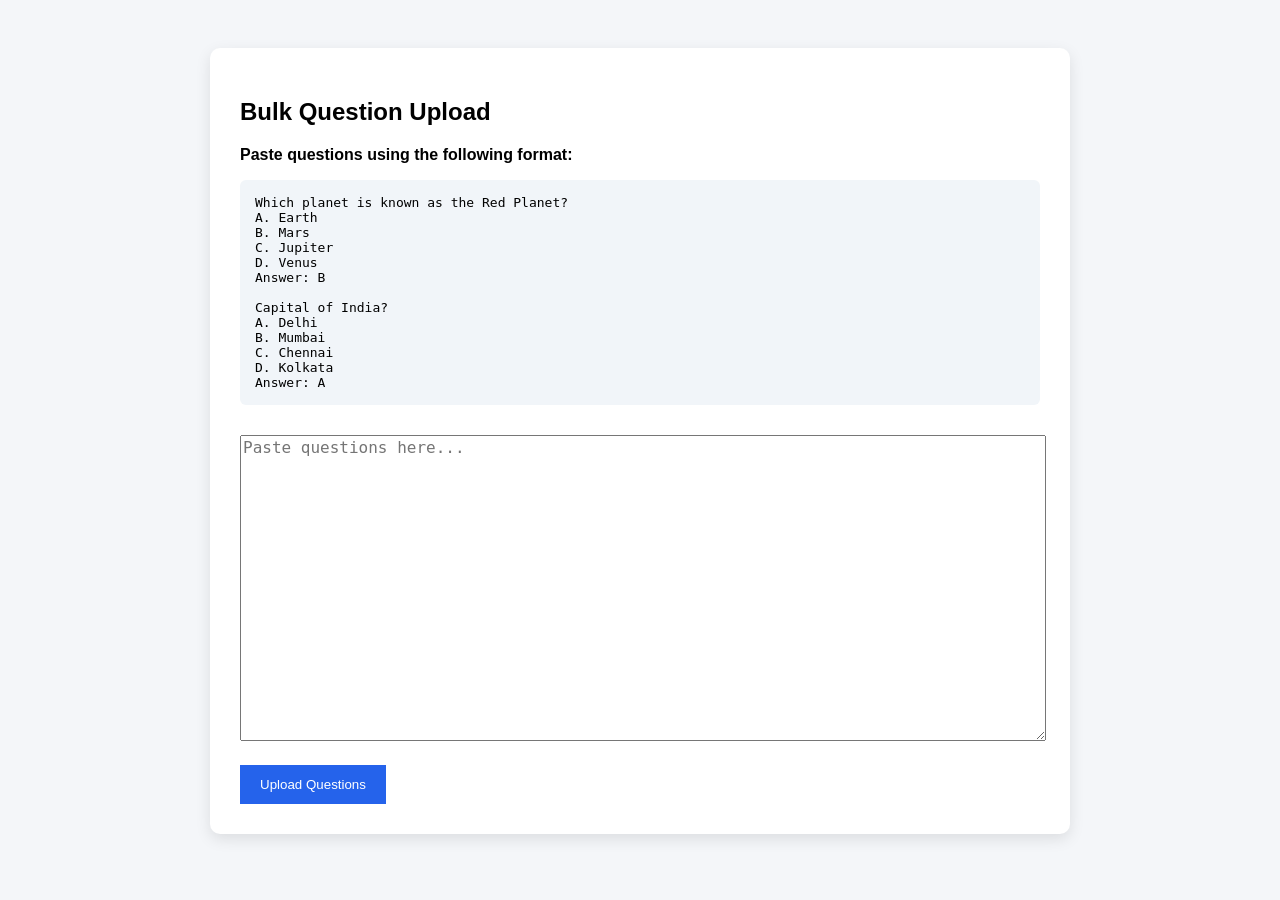
==== bulk_admin.html @ 650e5399 "first commit" ====
<!DOCTYPE html>
<html>
<head>
<title>Bulk Question Upload</title>

<style>

body{
font-family:Arial;
padding:40px;
background:#f4f6f9;
}

.container{
max-width:800px;
margin:auto;
background:white;
padding:30px;
border-radius:10px;
box-shadow:0 5px 15px rgba(0,0,0,0.1);
}

textarea{
width:100%;
height:300px;
font-size:16px;
margin-top:10px;
}

button{
padding:12px 20px;
margin-top:20px;
background:#2563eb;
color:white;
border:none;
cursor:pointer;
}

.example{
background:#f1f5f9;
padding:15px;
border-radius:6px;
margin-bottom:20px;
font-family:monospace;
}

</style>

</head>

<body>

<div class="container">

<h2>Bulk Question Upload</h2>

<p><b>Paste questions using the following format:</b></p>

<div class="example">

Which planet is known as the Red Planet?<br>
A. Earth<br>
B. Mars<br>
C. Jupiter<br>
D. Venus<br>
Answer: B<br><br>

Capital of India?<br>
A. Delhi<br>
B. Mumbai<br>
C. Chennai<br>
D. Kolkata<br>
Answer: A

</div>

<textarea id="bulkQuestions" placeholder="Paste questions here..."></textarea>

<br>

<button onclick="uploadQuestions()">Upload Questions</button>

</div>

<script>

const GOOGLE_SCRIPT_URL="https://script.google.com/macros/s/AKfycbyIf55osyMQiEn581AC1iIsvWRs68b0gySO1L6A1wuIgjIniElbO14hxaP3WMISP-GvwA/exec";

function uploadQuestions(){

let text=document.getElementById("bulkQuestions").value;

fetch(GOOGLE_SCRIPT_URL,{
method:"POST",
body:JSON.stringify({
type:"bulkQuestions",
data:text
}),
headers:{"Content-Type":"text/plain"}
})

.then(r=>r.text())
.then(res=>alert("Questions uploaded successfully"))

}

</script>

</body>
</html>
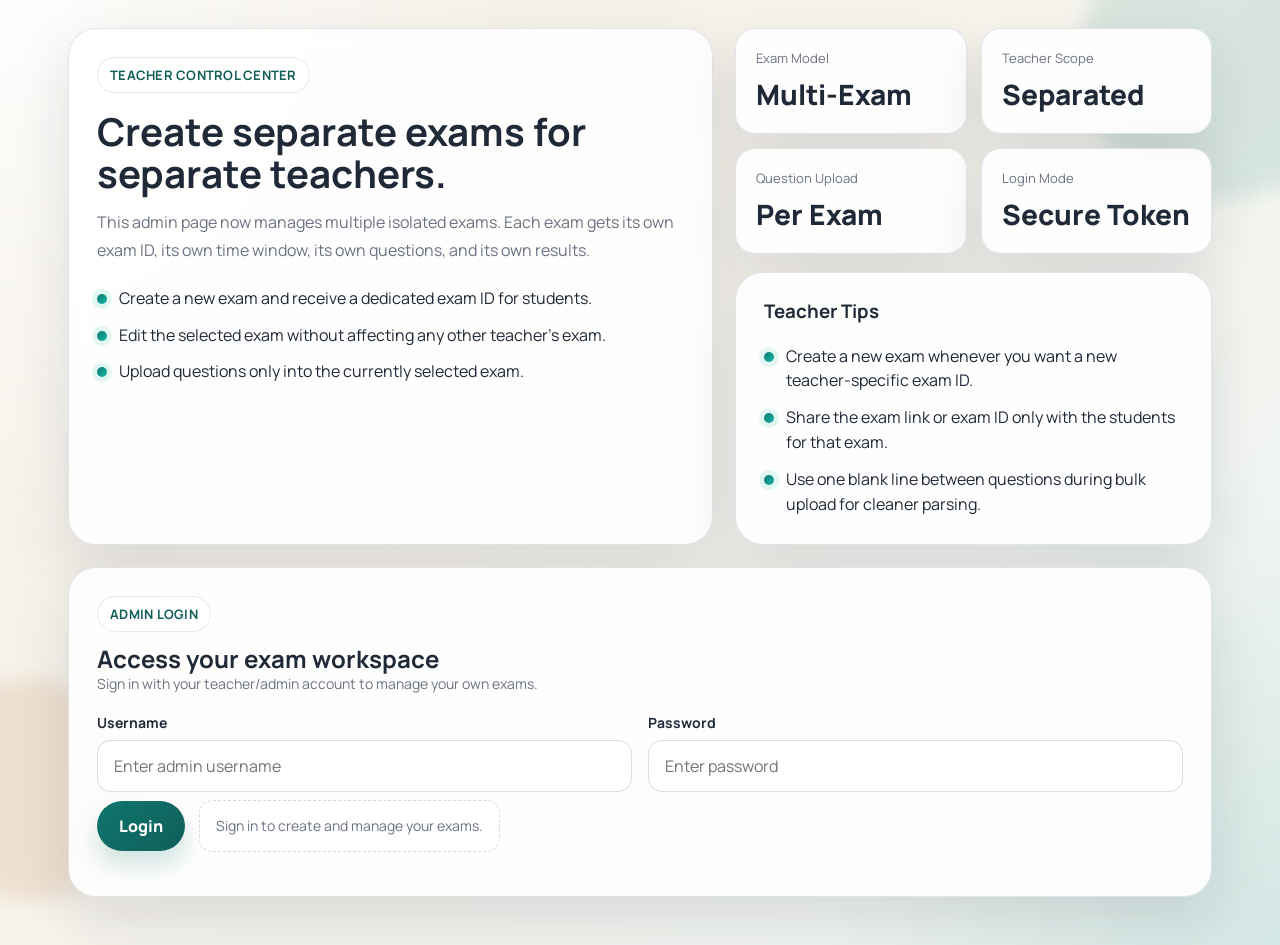
==== commit 966bbb0d: "doen successfully" ====
--- a/bulk_admin.html
+++ b/bulk_admin.html
@@ -1,112 +1,712 @@
 <!DOCTYPE html>
-<html>
+<html lang="en">
 <head>
-<title>Bulk Question Upload</title>
-
-<style>
-
-body{
-font-family:Arial;
-padding:40px;
-background:#f4f6f9;
-}
-
-.container{
-max-width:800px;
-margin:auto;
-background:white;
-padding:30px;
-border-radius:10px;
-box-shadow:0 5px 15px rgba(0,0,0,0.1);
-}
-
-textarea{
-width:100%;
-height:300px;
-font-size:16px;
-margin-top:10px;
-}
-
-button{
-padding:12px 20px;
-margin-top:20px;
-background:#2563eb;
-color:white;
-border:none;
-cursor:pointer;
-}
-
-.example{
-background:#f1f5f9;
-padding:15px;
-border-radius:6px;
-margin-bottom:20px;
-font-family:monospace;
-}
-
-</style>
-
+<meta charset="UTF-8">
+<meta name="viewport" content="width=device-width, initial-scale=1">
+<title>Q-APP | Teacher Exam Manager</title>
+<link rel="preconnect" href="https://fonts.googleapis.com">
+<link rel="preconnect" href="https://fonts.gstatic.com" crossorigin>
+<link rel="stylesheet" href="style.css">
 </head>
-
 <body>
 
-<div class="container">
-
-<h2>Bulk Question Upload</h2>
-
-<p><b>Paste questions using the following format:</b></p>
-
-<div class="example">
-
-Which planet is known as the Red Planet?<br>
-A. Earth<br>
-B. Mars<br>
-C. Jupiter<br>
-D. Venus<br>
-Answer: B<br><br>
-
-Capital of India?<br>
-A. Delhi<br>
-B. Mumbai<br>
-C. Chennai<br>
-D. Kolkata<br>
-Answer: A
-
-</div>
-
-<textarea id="bulkQuestions" placeholder="Paste questions here..."></textarea>
-
-<br>
-
-<button onclick="uploadQuestions()">Upload Questions</button>
-
-</div>
+<main class="app-shell">
+	<section class="hero">
+		<div class="hero-panel">
+			<span class="eyebrow">Teacher Control Center</span>
+			<h1>Create separate exams for separate teachers.</h1>
+			<p>
+				This admin page now manages multiple isolated exams. Each exam gets its own exam ID,
+				its own time window, its own questions, and its own results.
+			</p>
+			<ul class="hero-list">
+				<li>Create a new exam and receive a dedicated exam ID for students.</li>
+				<li>Edit the selected exam without affecting any other teacher's exam.</li>
+				<li>Upload questions only into the currently selected exam.</li>
+			</ul>
+		</div>
+
+		<div class="stack">
+			<div class="stat-grid">
+				<div class="stat-card">
+					<span class="stat-label">Exam Model</span>
+					<span class="stat-value">Multi-Exam</span>
+				</div>
+				<div class="stat-card">
+					<span class="stat-label">Teacher Scope</span>
+					<span class="stat-value">Separated</span>
+				</div>
+				<div class="stat-card">
+					<span class="stat-label">Question Upload</span>
+					<span class="stat-value">Per Exam</span>
+				</div>
+				<div class="stat-card">
+					<span class="stat-label">Login Mode</span>
+					<span class="stat-value">Secure Token</span>
+				</div>
+			</div>
+
+			<div class="card">
+				<h3>Teacher Tips</h3>
+				<ul class="info-list">
+					<li>Create a new exam whenever you want a new teacher-specific exam ID.</li>
+					<li>Share the exam link or exam ID only with the students for that exam.</li>
+					<li>Use one blank line between questions during bulk upload for cleaner parsing.</li>
+				</ul>
+			</div>
+		</div>
+	</section>
+
+	<section class="card" id="loginBox">
+		<span class="eyebrow">Admin Login</span>
+		<h2 style="margin-top:14px;">Access your exam workspace</h2>
+		<p class="helper-text">Sign in with your teacher/admin account to manage your own exams.</p>
+
+		<div class="input-grid" style="margin-top:18px;">
+			<div class="field">
+				<label for="username">Username</label>
+				<input type="text" id="username" autocomplete="username" placeholder="Enter admin username">
+			</div>
+
+			<div class="field">
+				<label for="password">Password</label>
+				<input type="password" id="password" autocomplete="current-password" placeholder="Enter password">
+			</div>
+		</div>
+
+		<div class="actions">
+			<button class="btn-primary" id="loginBtn" onclick="login()">Login</button>
+			<div class="status" id="loginHint">Sign in to create and manage your exams.</div>
+		</div>
+
+		<p id="loginStatus" class="danger-text" style="margin:16px 0 0;"></p>
+	</section>
+
+	<section class="card hidden" id="workspaceBox">
+		<span class="eyebrow">Exam Workspace</span>
+		<h2 style="margin-top:14px;">Manage your exams</h2>
+		<p class="helper-text">Create a new exam, select an existing one, then edit timing, settings, and questions for that exam only.</p>
+
+		<div class="card" style="margin-top:20px; padding:22px;">
+			<span class="eyebrow">Exam Selector</span>
+			<h3 style="margin-top:14px;">Choose the exam you want to manage</h3>
+
+			<div class="input-grid" style="margin-top:18px;">
+				<div class="field full">
+					<label for="examSelect">Your Exams</label>
+					<select id="examSelect" onchange="handleExamSelection()">
+						<option value="">Select an exam</option>
+					</select>
+				</div>
+			</div>
+
+			<div class="actions">
+				<button class="btn-secondary" onclick="loadExamList()">Refresh Exam List</button>
+			</div>
+
+			<div id="examListStatus" class="status" style="margin-top:16px;">No exam selected yet.</div>
+		</div>
+
+		<div class="card" style="margin-top:20px; padding:22px;">
+			<span class="eyebrow">Create New Exam</span>
+			<h3 style="margin-top:14px;">Start a brand-new teacher exam</h3>
+			<p class="helper-text">Creating a new exam generates a unique exam ID. Students for that exam should only use that code or link.</p>
+
+			<div class="input-grid" style="margin-top:18px;">
+				<div class="field full">
+					<label for="newExamTitle">Exam Title</label>
+					<input id="newExamTitle" placeholder="Example: Physics Mock Test - Teacher A">
+				</div>
+
+				<div class="field full">
+					<label for="newExamSubtitle">Exam Subtitle</label>
+					<input id="newExamSubtitle" placeholder="Answer each question carefully">
+				</div>
+
+				<div class="field">
+					<label for="newExamStart">Exam Start Time</label>
+					<input id="newExamStart" type="datetime-local">
+				</div>
+
+				<div class="field">
+					<label for="newExamEnd">Exam End Time</label>
+					<input id="newExamEnd" type="datetime-local">
+				</div>
+
+				<div class="field">
+					<label for="newMailDelay">PDF Mail Delay (Minutes)</label>
+					<input id="newMailDelay" type="number" min="0" max="1440" value="30">
+				</div>
+
+				<div class="field">
+					<label for="newDuration">Exam Duration (Minutes)</label>
+					<input id="newDuration" type="number" min="1" max="300" value="10">
+				</div>
+
+				<div class="field">
+					<label for="newQuestionLimit">Questions per Attempt</label>
+					<input id="newQuestionLimit" type="number" min="1" max="300" value="10">
+				</div>
+
+				<div class="field">
+					<label for="newPassPercentage">Pass Percentage</label>
+					<input id="newPassPercentage" type="number" min="1" max="100" value="50">
+				</div>
+
+				<div class="field">
+					<label for="newAppPrefix">Application ID Prefix</label>
+					<input id="newAppPrefix" maxlength="12" value="CDS">
+				</div>
+			</div>
+
+			<div class="actions">
+				<button class="btn-primary" id="createExamBtn" onclick="createExam()">Create Exam</button>
+			</div>
+
+			<div id="createExamStatus" class="status" style="margin-top:16px;">Create a new exam to get a fresh exam ID.</div>
+		</div>
+
+		<div class="card" style="margin-top:20px; padding:22px;">
+			<span class="eyebrow">Selected Exam</span>
+			<h3 style="margin-top:14px;">Edit the currently selected exam</h3>
+
+			<div class="input-grid" style="margin-top:18px;">
+				<div class="field">
+					<label for="selectedExamId">Exam ID</label>
+					<input id="selectedExamId" readonly>
+				</div>
+
+				<div class="field">
+					<label for="selectedExamLink">Student Link</label>
+					<input id="selectedExamLink" readonly>
+				</div>
+
+				<div class="field full">
+					<label for="examTitle">Exam Title</label>
+					<input id="examTitle" placeholder="Enter exam title">
+				</div>
+
+				<div class="field full">
+					<label for="examSubtitle">Exam Subtitle</label>
+					<input id="examSubtitle" placeholder="Enter exam subtitle">
+				</div>
+
+				<div class="field">
+					<label for="examStartAt">Exam Start Time</label>
+					<input id="examStartAt" type="datetime-local">
+				</div>
+
+				<div class="field">
+					<label for="examEndAt">Exam End Time</label>
+					<input id="examEndAt" type="datetime-local">
+				</div>
+
+				<div class="field">
+					<label for="mailDelayMinutes">PDF Mail Delay in Minutes</label>
+					<input id="mailDelayMinutes" type="number" min="0" max="1440">
+				</div>
+
+				<div class="field">
+					<label for="durationMinutes">Exam Duration (Minutes)</label>
+					<input id="durationMinutes" type="number" min="1" max="300">
+				</div>
+
+				<div class="field">
+					<label for="questionLimit">Questions per Attempt</label>
+					<input id="questionLimit" type="number" min="1" max="300">
+				</div>
+
+				<div class="field">
+					<label for="passPercentage">Pass Percentage</label>
+					<input id="passPercentage" type="number" min="1" max="100">
+				</div>
+
+				<div class="field">
+					<label for="appIdPrefix">Application ID Prefix</label>
+					<input id="appIdPrefix" maxlength="12">
+				</div>
+
+				<div class="field">
+					<label for="selectedQuestionCount">Current Question Count</label>
+					<input id="selectedQuestionCount" readonly>
+				</div>
+			</div>
+
+			<div class="actions">
+				<button class="btn-primary" id="saveExamBtn" onclick="saveExamSettings()">Save Selected Exam</button>
+				<button class="btn-secondary" onclick="copyExamLink()">Copy Exam Link</button>
+			</div>
+
+			<div id="selectedExamStatus" class="status" style="margin-top:16px;">Select an exam to load its settings.</div>
+		</div>
+
+		<div class="example-box" style="margin-top:20px;">Which planet is known as the Red Planet?
+A. Earth
+B. Mars
+C. Jupiter
+D. Venus
+Answer: B
+
+Capital of India?
+A. Delhi
+B. Mumbai
+C. Chennai
+D. Kolkata
+Answer: A</div>
+
+		<div class="field" style="margin-top:18px;">
+			<label for="bulkQuestions">Question Content for Selected Exam</label>
+			<textarea id="bulkQuestions" placeholder="Select an exam first, then paste formatted questions here..."></textarea>
+		</div>
+
+		<div class="textarea-meta">
+			<span id="questionCountHint">0 lines pasted</span>
+			<span>Upload goes only to the currently selected exam ID</span>
+		</div>
+
+		<div class="actions">
+			<button class="btn-primary" id="uploadBtn" onclick="uploadQuestions()">Upload Questions</button>
+			<button class="btn-secondary" onclick="clearQuestions()">Clear Text</button>
+		</div>
+
+		<div id="status" class="status" style="margin-top:16px;">Select an exam before uploading questions.</div>
+	</section>
+</main>
 
 <script>
-
-const GOOGLE_SCRIPT_URL="https://script.google.com/macros/s/AKfycbyIf55osyMQiEn581AC1iIsvWRs68b0gySO1L6A1wuIgjIniElbO14hxaP3WMISP-GvwA/exec";
-
-function uploadQuestions(){
-
-let text=document.getElementById("bulkQuestions").value;
-
-fetch(GOOGLE_SCRIPT_URL,{
-method:"POST",
-body:JSON.stringify({
-type:"bulkQuestions",
-data:text
-}),
-headers:{"Content-Type":"text/plain"}
-})
-
-.then(r=>r.text())
-.then(res=>alert("Questions uploaded successfully"))
-
-}
-
+const ADMIN_SESSION_KEY = "qappAdminSession";
+const GOOGLE_SCRIPT_URL = "https://script.google.com/macros/s/AKfycbxmhBOIiAolG49_mhHS8Fg_9p_io-mM-05m2Y-1OcFqAgLiw0Utf32GCW5mrQ1SDk-T4Q/exec";
+
+const bulkQuestionsEl = document.getElementById("bulkQuestions");
+const questionCountHintEl = document.getElementById("questionCountHint");
+const loginStatusEl = document.getElementById("loginStatus");
+const loginHintEl = document.getElementById("loginHint");
+const statusEl = document.getElementById("status");
+const examListStatusEl = document.getElementById("examListStatus");
+const createExamStatusEl = document.getElementById("createExamStatus");
+const selectedExamStatusEl = document.getElementById("selectedExamStatus");
+
+let adminSession = loadAdminSession();
+let teacherExams = [];
+let selectedExamId = "";
+
+function setLoginError(message) {
+	loginStatusEl.textContent = message;
+}
+
+function setStatus(message, type) {
+	statusEl.className = type === "success" ? "success-box" : type === "warning" ? "warning-box" : "status";
+	statusEl.textContent = message;
+}
+
+function setExamListStatus(message, type) {
+	examListStatusEl.className = type === "success" ? "success-box" : type === "warning" ? "warning-box" : "status";
+	examListStatusEl.textContent = message;
+}
+
+function setCreateExamStatus(message, type) {
+	createExamStatusEl.className = type === "success" ? "success-box" : type === "warning" ? "warning-box" : "status";
+	createExamStatusEl.textContent = message;
+}
+
+function setSelectedExamStatus(message, type) {
+	selectedExamStatusEl.className = type === "success" ? "success-box" : type === "warning" ? "warning-box" : "status";
+	selectedExamStatusEl.textContent = message;
+}
+
+function loadAdminSession() {
+	try {
+		const saved = sessionStorage.getItem(ADMIN_SESSION_KEY);
+		return saved ? JSON.parse(saved) : null;
+	} catch (error) {
+		console.error(error);
+		return null;
+	}
+}
+
+function saveAdminSession(session) {
+	adminSession = session;
+	sessionStorage.setItem(ADMIN_SESSION_KEY, JSON.stringify(session));
+}
+
+function clearAdminSession() {
+	adminSession = null;
+	sessionStorage.removeItem(ADMIN_SESSION_KEY);
+}
+
+function showWorkspace() {
+	document.getElementById("loginBox").classList.add("hidden");
+	document.getElementById("workspaceBox").classList.remove("hidden");
+}
+
+function showLogin() {
+	document.getElementById("loginBox").classList.remove("hidden");
+	document.getElementById("workspaceBox").classList.add("hidden");
+}
+
+function tryParseJson(text) {
+	try {
+		return JSON.parse(text);
+	} catch (error) {
+		return null;
+	}
+}
+
+function toLocalDatetimeInputValue(value) {
+	if (!value) {
+		return "";
+	}
+	const date = new Date(value);
+	if (Number.isNaN(date.getTime())) {
+		return "";
+	}
+	const offset = date.getTimezoneOffset();
+	return new Date(date.getTime() - offset * 60000).toISOString().slice(0, 16);
+}
+
+function toIsoFromLocalInput(value) {
+	if (!value) {
+		return "";
+	}
+	const date = new Date(value);
+	return Number.isNaN(date.getTime()) ? "" : date.toISOString();
+}
+
+async function callAdminApi(payload) {
+	if (!adminSession || !adminSession.sessionToken) {
+		throw new Error("Missing admin session");
+	}
+
+	const response = await fetch(GOOGLE_SCRIPT_URL, {
+		method: "POST",
+		body: JSON.stringify({
+			...payload,
+			adminToken: adminSession.sessionToken,
+			username: adminSession.username || ""
+		}),
+		headers: { "Content-Type": "text/plain" }
+	});
+
+	const raw = await response.text();
+	const parsed = tryParseJson(raw);
+
+	if (parsed && parsed.status === "unauthorized") {
+		clearAdminSession();
+		showLogin();
+		throw new Error("Unauthorized");
+	}
+
+	return parsed;
+}
+
+function renderExamOptions() {
+	const select = document.getElementById("examSelect");
+	select.innerHTML = '<option value="">Select an exam</option>';
+
+	teacherExams.forEach((exam) => {
+		const option = document.createElement("option");
+		option.value = exam.examId;
+		option.textContent = `${exam.examId} | ${exam.examTitle}`;
+		select.appendChild(option);
+	});
+
+	if (selectedExamId) {
+		select.value = selectedExamId;
+	}
+}
+
+async function loadExamList() {
+	try {
+		setExamListStatus("Loading your exams...", "default");
+		const result = await callAdminApi({ type: "getAdminExams" });
+
+		if (!result || result.status !== "success") {
+			setExamListStatus("Could not load your exam list.", "warning");
+			return;
+		}
+
+		teacherExams = result.exams || [];
+		renderExamOptions();
+		setExamListStatus(`Loaded ${teacherExams.length} exam(s) for your account.`, "success");
+	} catch (error) {
+		console.error(error);
+		setExamListStatus("Could not load your exam list.", "warning");
+	}
+}
+
+function buildSettingsFrom(prefix) {
+	return {
+		examTitle: document.getElementById(`${prefix}ExamTitle`).value.trim(),
+		examSubtitle: document.getElementById(`${prefix}ExamSubtitle`).value.trim() || "Answer each question carefully",
+		examStart: toIsoFromLocalInput(document.getElementById(`${prefix}ExamStart`).value),
+		examEnd: toIsoFromLocalInput(document.getElementById(`${prefix}ExamEnd`).value),
+		mailDelayMinutes: Math.max(0, Number(document.getElementById(`${prefix}MailDelay`).value) || 0),
+		durationMinutes: Math.max(1, Number(document.getElementById(`${prefix}Duration`).value) || 1),
+		questionLimit: Math.max(1, Number(document.getElementById(`${prefix}QuestionLimit`).value) || 1),
+		passPercentage: Math.min(100, Math.max(1, Number(document.getElementById(`${prefix}PassPercentage`).value) || 1)),
+		appIdPrefix: (document.getElementById(`${prefix}AppPrefix`).value.trim() || "CDS").toUpperCase()
+	};
+}
+
+function fillSelectedExam(exam, examLink, questionCount) {
+	selectedExamId = exam.examId;
+	document.getElementById("selectedExamId").value = exam.examId;
+	document.getElementById("selectedExamLink").value = examLink || "";
+	document.getElementById("examTitle").value = exam.examTitle || "";
+	document.getElementById("examSubtitle").value = exam.examSubtitle || "";
+	document.getElementById("examStartAt").value = toLocalDatetimeInputValue(exam.examStart);
+	document.getElementById("examEndAt").value = toLocalDatetimeInputValue(exam.examEnd);
+	document.getElementById("mailDelayMinutes").value = exam.mailDelayMinutes;
+	document.getElementById("durationMinutes").value = exam.durationMinutes;
+	document.getElementById("questionLimit").value = exam.questionLimit;
+	document.getElementById("passPercentage").value = exam.passPercentage;
+	document.getElementById("appIdPrefix").value = exam.appIdPrefix;
+	document.getElementById("selectedQuestionCount").value = String(questionCount ?? "");
+	setSelectedExamStatus(`Loaded exam ${exam.examId}. Share this link or ID with students for this exam only.`, "success");
+	renderExamOptions();
+}
+
+async function handleExamSelection() {
+	const examId = document.getElementById("examSelect").value;
+	if (!examId) {
+		selectedExamId = "";
+		setSelectedExamStatus("Select an exam to load its settings.", "default");
+		return;
+	}
+
+	try {
+		setSelectedExamStatus("Loading selected exam...", "default");
+		const result = await callAdminApi({ type: "getExamDetails", examId: examId });
+
+		if (!result || result.status !== "success") {
+			setSelectedExamStatus("Could not load this exam.", "warning");
+			return;
+		}
+
+		fillSelectedExam(result.exam, result.examLink, result.questionCount);
+	} catch (error) {
+		console.error(error);
+		setSelectedExamStatus("Could not load this exam.", "warning");
+	}
+}
+
+async function createExam() {
+	const createExamBtn = document.getElementById("createExamBtn");
+	const settings = buildSettingsFrom("new");
+
+	if (!settings.examTitle || !settings.examStart || !settings.examEnd) {
+		setCreateExamStatus("Please fill exam title, start time, and end time.", "warning");
+		return;
+	}
+
+	createExamBtn.disabled = true;
+	createExamBtn.textContent = "Creating...";
+	setCreateExamStatus("Creating a new exam...", "default");
+
+	try {
+		const result = await callAdminApi({
+			type: "createExam",
+			settings: settings
+		});
+
+		if (!result || result.status !== "success") {
+			setCreateExamStatus(result && result.message ? result.message : "Exam could not be created.", "warning");
+			return;
+		}
+
+		setCreateExamStatus(`New exam created successfully: ${result.examId}`, "success");
+		await loadExamList();
+		selectedExamId = result.examId;
+		document.getElementById("examSelect").value = result.examId;
+		await handleExamSelection();
+	} catch (error) {
+		console.error(error);
+		setCreateExamStatus("Exam creation failed. Please try again.", "warning");
+	} finally {
+		createExamBtn.disabled = false;
+		createExamBtn.textContent = "Create Exam";
+	}
+}
+
+async function saveExamSettings() {
+	if (!selectedExamId) {
+		setSelectedExamStatus("Select an exam first.", "warning");
+		return;
+	}
+
+	const saveExamBtn = document.getElementById("saveExamBtn");
+	const settings = {
+		examTitle: document.getElementById("examTitle").value.trim(),
+		examSubtitle: document.getElementById("examSubtitle").value.trim(),
+		examStart: toIsoFromLocalInput(document.getElementById("examStartAt").value),
+		examEnd: toIsoFromLocalInput(document.getElementById("examEndAt").value),
+		mailDelayMinutes: Math.max(0, Number(document.getElementById("mailDelayMinutes").value) || 0),
+		durationMinutes: Math.max(1, Number(document.getElementById("durationMinutes").value) || 1),
+		questionLimit: Math.max(1, Number(document.getElementById("questionLimit").value) || 1),
+		passPercentage: Math.min(100, Math.max(1, Number(document.getElementById("passPercentage").value) || 1)),
+		appIdPrefix: (document.getElementById("appIdPrefix").value.trim() || "CDS").toUpperCase()
+	};
+
+	saveExamBtn.disabled = true;
+	saveExamBtn.textContent = "Saving...";
+	setSelectedExamStatus("Saving selected exam...", "default");
+
+	try {
+		const result = await callAdminApi({
+			type: "saveExamSettings",
+			examId: selectedExamId,
+			settings: settings
+		});
+
+		if (!result || result.status !== "success") {
+			setSelectedExamStatus(result && result.message ? result.message : "Exam settings could not be saved.", "warning");
+			return;
+		}
+
+		setSelectedExamStatus(`Exam ${selectedExamId} saved successfully.`, "success");
+		await loadExamList();
+		await handleExamSelection();
+	} catch (error) {
+		console.error(error);
+		setSelectedExamStatus("Exam settings could not be saved.", "warning");
+	} finally {
+		saveExamBtn.disabled = false;
+		saveExamBtn.textContent = "Save Selected Exam";
+	}
+}
+
+async function uploadQuestions() {
+	const text = bulkQuestionsEl.value.trim();
+	const uploadBtn = document.getElementById("uploadBtn");
+
+	if (!selectedExamId) {
+		setStatus("Select an exam before uploading questions.", "warning");
+		return;
+	}
+
+	if (!text) {
+		setStatus("Please paste questions before uploading.", "warning");
+		return;
+	}
+
+	uploadBtn.disabled = true;
+	uploadBtn.textContent = "Uploading...";
+	setStatus(`Uploading questions into ${selectedExamId}...`, "default");
+
+	try {
+		const result = await callAdminApi({
+			type: "bulkQuestions",
+			examId: selectedExamId,
+			data: text
+		});
+
+		if (!result || result.status !== "uploaded") {
+			setStatus("Question upload failed.", "warning");
+			return;
+		}
+
+		setStatus(`Uploaded ${result.count} question(s) into ${selectedExamId}.`, "success");
+		bulkQuestionsEl.value = "";
+		updateLineCount();
+		await handleExamSelection();
+		await loadExamList();
+	} catch (error) {
+		console.error(error);
+		setStatus("Question upload failed.", "warning");
+	} finally {
+		uploadBtn.disabled = false;
+		uploadBtn.textContent = "Upload Questions";
+	}
+}
+
+function copyExamLink() {
+	const link = document.getElementById("selectedExamLink").value.trim();
+	if (!link) {
+		setSelectedExamStatus("No exam link is available yet.", "warning");
+		return;
+	}
+
+	navigator.clipboard.writeText(link)
+		.then(() => setSelectedExamStatus("Exam link copied. Share it only with students for this exam.", "success"))
+		.catch(() => setSelectedExamStatus("Could not copy the link automatically. Copy it from the field.", "warning"));
+}
+
+function clearQuestions() {
+	bulkQuestionsEl.value = "";
+	updateLineCount();
+	setStatus("Question editor cleared.", "default");
+}
+
+function updateLineCount() {
+	const value = bulkQuestionsEl.value.trim();
+	const count = value ? value.split(/\r?\n/).length : 0;
+	questionCountHintEl.textContent = `${count} lines pasted`;
+}
+
+async function login() {
+	const username = document.getElementById("username").value.trim();
+	const password = document.getElementById("password").value.trim();
+	const loginBtn = document.getElementById("loginBtn");
+
+	setLoginError("");
+
+	if (!username || !password) {
+		setLoginError("Enter username and password.");
+		return;
+	}
+
+	loginBtn.disabled = true;
+	loginBtn.textContent = "Signing In...";
+	loginHintEl.textContent = "Checking your admin access...";
+
+	try {
+		const response = await fetch(GOOGLE_SCRIPT_URL, {
+			method: "POST",
+			body: JSON.stringify({
+				type: "login",
+				username: username,
+				password: password
+			}),
+			headers: { "Content-Type": "text/plain" }
+		});
+
+		const rawResult = await response.text();
+		const jsonResult = tryParseJson(rawResult);
+
+		if (jsonResult && jsonResult.status === "success" && jsonResult.sessionToken) {
+			saveAdminSession({
+				username: username,
+				sessionToken: jsonResult.sessionToken,
+				expiresAt: jsonResult.expiresAt || ""
+			});
+			showWorkspace();
+			setStatus("Login successful. Your separate exam workspace is ready.", "success");
+			setExamListStatus("Loading your exams...", "default");
+			await loadExamList();
+			return;
+		}
+
+		setLoginError("Invalid username or password.");
+		loginHintEl.textContent = "Please check your credentials and try again.";
+	} catch (error) {
+		console.error(error);
+		setLoginError("Server error. Please try again.");
+		loginHintEl.textContent = "The login request could not be completed.";
+	} finally {
+		loginBtn.disabled = false;
+		loginBtn.textContent = "Login";
+	}
+}
+
+bulkQuestionsEl.addEventListener("input", updateLineCount);
+updateLineCount();
+
+if (adminSession && adminSession.sessionToken) {
+	showWorkspace();
+	setStatus("Secure admin session restored.", "success");
+	loadExamList();
+}
 </script>
 
 </body>
 </html>
-
-
--- a/style.css
+++ b/style.css
@@ -0,0 +1,594 @@
+@import url("https://fonts.googleapis.com/css2?family=Manrope:wght@400;500;600;700;800&display=swap");
+
+:root {
+	--bg: #f4efe6;
+	--bg-accent: #e7dcc7;
+	--surface: rgba(255, 255, 255, 0.9);
+	--surface-strong: #ffffff;
+	--text: #1f2937;
+	--muted: #6b7280;
+	--border: rgba(148, 163, 184, 0.28);
+	--primary: #0f766e;
+	--primary-strong: #115e59;
+	--primary-soft: rgba(15, 118, 110, 0.12);
+	--danger: #b91c1c;
+	--danger-soft: rgba(185, 28, 28, 0.1);
+	--warning: #9a6700;
+	--warning-soft: rgba(245, 158, 11, 0.16);
+	--success: #166534;
+	--success-soft: rgba(34, 197, 94, 0.14);
+	--shadow: 0 24px 60px rgba(15, 23, 42, 0.12);
+	--radius-xl: 28px;
+	--radius-lg: 20px;
+	--radius-md: 14px;
+}
+
+* {
+	box-sizing: border-box;
+}
+
+html {
+	scroll-behavior: smooth;
+}
+
+body {
+	margin: 0;
+	min-height: 100vh;
+	font-family: "Manrope", "Segoe UI", sans-serif;
+	color: var(--text);
+	background:
+		radial-gradient(circle at top left, rgba(255, 255, 255, 0.9), transparent 35%),
+		radial-gradient(circle at bottom right, rgba(15, 118, 110, 0.12), transparent 30%),
+		linear-gradient(135deg, var(--bg) 0%, #f7f4ed 45%, #eef6f4 100%);
+}
+
+body::before,
+body::after {
+	content: "";
+	position: fixed;
+	border-radius: 999px;
+	filter: blur(10px);
+	pointer-events: none;
+	z-index: 0;
+}
+
+body::before {
+	width: 280px;
+	height: 280px;
+	top: -80px;
+	right: -80px;
+	background: rgba(15, 118, 110, 0.12);
+}
+
+body::after {
+	width: 220px;
+	height: 220px;
+	left: -80px;
+	bottom: 0;
+	background: rgba(180, 83, 9, 0.12);
+}
+
+.app-shell {
+	position: relative;
+	z-index: 1;
+	max-width: 1180px;
+	margin: 0 auto;
+	padding: 28px 18px 48px;
+}
+
+.hero {
+	display: grid;
+	grid-template-columns: 1.15fr 0.85fr;
+	gap: 22px;
+	align-items: stretch;
+	margin-bottom: 22px;
+}
+
+.hero-panel,
+.card,
+.stat-card {
+	background: var(--surface);
+	backdrop-filter: blur(10px);
+	border: 1px solid var(--border);
+	box-shadow: var(--shadow);
+}
+
+.hero-panel {
+	padding: 28px;
+	border-radius: var(--radius-xl);
+}
+
+.eyebrow {
+	display: inline-flex;
+	align-items: center;
+	gap: 8px;
+	padding: 8px 12px;
+	border-radius: 999px;
+	background: rgba(255, 255, 255, 0.72);
+	border: 1px solid rgba(15, 118, 110, 0.12);
+	color: var(--primary-strong);
+	font-size: 13px;
+	font-weight: 700;
+	letter-spacing: 0.02em;
+	text-transform: uppercase;
+}
+
+.hero h1,
+.card h2,
+.card h3 {
+	margin: 0;
+	line-height: 1.1;
+}
+
+.hero h1 {
+	font-size: clamp(2rem, 3vw, 3.4rem);
+	margin-top: 18px;
+}
+
+.hero p {
+	margin: 14px 0 0;
+	color: var(--muted);
+	font-size: 16px;
+	line-height: 1.7;
+}
+
+.hero-list,
+.info-list,
+.result-list {
+	margin: 22px 0 0;
+	padding: 0;
+	list-style: none;
+	display: grid;
+	gap: 12px;
+}
+
+.hero-list li,
+.info-list li,
+.result-list li {
+	display: flex;
+	align-items: flex-start;
+	gap: 12px;
+	color: var(--text);
+	line-height: 1.55;
+}
+
+.hero-list li::before,
+.info-list li::before,
+.result-list li::before {
+	content: "";
+	flex: 0 0 10px;
+	width: 10px;
+	height: 10px;
+	margin-top: 8px;
+	border-radius: 50%;
+	background: linear-gradient(135deg, var(--primary), #14b8a6);
+	box-shadow: 0 0 0 5px rgba(20, 184, 166, 0.12);
+}
+
+.stat-grid {
+	display: grid;
+	grid-template-columns: repeat(2, minmax(0, 1fr));
+	gap: 14px;
+}
+
+.stat-card {
+	padding: 20px;
+	border-radius: var(--radius-lg);
+}
+
+.stat-label {
+	display: block;
+	color: var(--muted);
+	font-size: 13px;
+	margin-bottom: 8px;
+}
+
+.stat-value {
+	display: block;
+	font-size: 28px;
+	font-weight: 800;
+}
+
+.card {
+	border-radius: var(--radius-xl);
+	padding: 28px;
+}
+
+.hidden {
+	display: none !important;
+}
+
+.stack {
+	display: grid;
+	gap: 18px;
+}
+
+.input-grid {
+	display: grid;
+	grid-template-columns: repeat(2, minmax(0, 1fr));
+	gap: 16px;
+	margin-top: 22px;
+}
+
+.field {
+	display: grid;
+	gap: 8px;
+}
+
+.field.full {
+	grid-column: 1 / -1;
+}
+
+.field label {
+	font-weight: 700;
+	font-size: 14px;
+}
+
+.field input,
+.field select,
+textarea {
+	width: 100%;
+	padding: 14px 16px;
+	border-radius: var(--radius-md);
+	border: 1px solid rgba(148, 163, 184, 0.35);
+	background: rgba(255, 255, 255, 0.9);
+	font: inherit;
+	color: var(--text);
+	transition: border-color 0.2s ease, box-shadow 0.2s ease, transform 0.2s ease;
+}
+
+.field input:focus,
+.field select:focus,
+textarea:focus {
+	outline: none;
+	border-color: rgba(15, 118, 110, 0.55);
+	box-shadow: 0 0 0 4px rgba(15, 118, 110, 0.12);
+	transform: translateY(-1px);
+}
+
+.helper-text {
+	margin: 0;
+	color: var(--muted);
+	font-size: 14px;
+	line-height: 1.6;
+}
+
+.actions {
+	display: flex;
+	align-items: center;
+	gap: 14px;
+	flex-wrap: wrap;
+	margin-top: 8px;
+}
+
+button {
+	border: 0;
+	border-radius: 999px;
+	padding: 14px 22px;
+	font: inherit;
+	font-weight: 800;
+	cursor: pointer;
+	transition: transform 0.18s ease, box-shadow 0.18s ease, background 0.18s ease;
+}
+
+button:hover {
+	transform: translateY(-1px);
+}
+
+button:disabled {
+	cursor: not-allowed;
+	transform: none;
+	opacity: 0.7;
+}
+
+.btn-primary {
+	background: linear-gradient(135deg, var(--primary) 0%, var(--primary-strong) 100%);
+	color: #fff;
+	box-shadow: 0 14px 24px rgba(15, 118, 110, 0.2);
+}
+
+.btn-secondary {
+	background: rgba(255, 255, 255, 0.9);
+	color: var(--text);
+	border: 1px solid rgba(148, 163, 184, 0.35);
+}
+
+.status,
+.warning-box,
+.success-box,
+.countdown-box {
+	padding: 14px 16px;
+	border-radius: var(--radius-md);
+	font-size: 14px;
+	line-height: 1.55;
+}
+
+.status {
+	background: rgba(255, 255, 255, 0.8);
+	border: 1px dashed rgba(148, 163, 184, 0.4);
+	color: var(--muted);
+}
+
+.warning-box {
+	background: var(--warning-soft);
+	border: 1px solid rgba(245, 158, 11, 0.28);
+	color: var(--warning);
+}
+
+.danger-text {
+	color: var(--danger);
+	font-weight: 700;
+}
+
+.success-box {
+	background: var(--success-soft);
+	border: 1px solid rgba(34, 197, 94, 0.22);
+	color: var(--success);
+}
+
+.countdown-box {
+	display: none;
+	background: linear-gradient(135deg, rgba(15, 118, 110, 0.1), rgba(20, 184, 166, 0.15));
+	border: 1px solid rgba(15, 118, 110, 0.2);
+	color: var(--primary-strong);
+}
+
+.countdown-number {
+	font-size: clamp(3rem, 10vw, 5rem);
+	font-weight: 800;
+	line-height: 1;
+	margin: 0;
+}
+
+.quiz-header {
+	display: flex;
+	justify-content: space-between;
+	align-items: center;
+	gap: 16px;
+	flex-wrap: wrap;
+	margin-bottom: 20px;
+}
+
+.quiz-header-main {
+	display: grid;
+	gap: 8px;
+}
+
+.pill-row {
+	display: flex;
+	gap: 10px;
+	flex-wrap: wrap;
+}
+
+.pill {
+	display: inline-flex;
+	align-items: center;
+	gap: 8px;
+	padding: 10px 14px;
+	border-radius: 999px;
+	font-size: 13px;
+	font-weight: 700;
+	background: rgba(255, 255, 255, 0.84);
+	border: 1px solid rgba(148, 163, 184, 0.28);
+}
+
+.pill.timer {
+	color: var(--danger);
+	background: rgba(255, 255, 255, 0.95);
+}
+
+.progress-wrap {
+	display: grid;
+	gap: 10px;
+	margin-bottom: 18px;
+}
+
+.progress-meta {
+	display: flex;
+	justify-content: space-between;
+	align-items: center;
+	gap: 12px;
+	font-size: 14px;
+	color: var(--muted);
+}
+
+.progress-bar {
+	height: 12px;
+	border-radius: 999px;
+	background: rgba(148, 163, 184, 0.18);
+	overflow: hidden;
+}
+
+.progress-fill {
+	height: 100%;
+	width: 0;
+	background: linear-gradient(90deg, var(--primary), #2dd4bf);
+	border-radius: inherit;
+	transition: width 0.25s ease;
+}
+
+.question-card {
+	padding: 24px;
+	border-radius: var(--radius-lg);
+	background: rgba(255, 255, 255, 0.88);
+	border: 1px solid rgba(148, 163, 184, 0.25);
+}
+
+.question-title {
+	margin: 0 0 12px;
+	font-size: clamp(1.2rem, 2vw, 1.6rem);
+}
+
+.question-text {
+	margin: 0;
+	font-size: 18px;
+	line-height: 1.7;
+}
+
+.options {
+	display: grid;
+	gap: 14px;
+	margin-top: 22px;
+}
+
+.option-box {
+	display: flex;
+	align-items: center;
+	gap: 14px;
+	padding: 16px 18px;
+	border-radius: 18px;
+	border: 1px solid rgba(148, 163, 184, 0.26);
+	background: rgba(255, 255, 255, 0.88);
+	cursor: pointer;
+	transition: transform 0.16s ease, border-color 0.16s ease, background 0.16s ease, box-shadow 0.16s ease;
+}
+
+.option-box:hover {
+	transform: translateY(-1px);
+	border-color: rgba(15, 118, 110, 0.32);
+	box-shadow: 0 12px 25px rgba(15, 23, 42, 0.08);
+}
+
+.option-box input {
+	margin: 0;
+	width: 18px;
+	height: 18px;
+	accent-color: var(--primary);
+}
+
+.option-box.selected {
+	border-color: rgba(15, 118, 110, 0.55);
+	background: rgba(15, 118, 110, 0.08);
+}
+
+.option-label {
+	font-weight: 700;
+	color: var(--primary-strong);
+	min-width: 30px;
+}
+
+.option-text {
+	line-height: 1.6;
+}
+
+.result-hero {
+	display: grid;
+	grid-template-columns: 0.9fr 1.1fr;
+	gap: 18px;
+	margin-top: 18px;
+}
+
+.score-ring {
+	display: grid;
+	place-items: center;
+	min-height: 240px;
+	border-radius: var(--radius-lg);
+	background: radial-gradient(circle at center, rgba(255, 255, 255, 0.95) 0%, rgba(226, 232, 240, 0.75) 100%);
+	border: 1px solid rgba(148, 163, 184, 0.24);
+}
+
+.score-ring strong {
+	display: block;
+	font-size: clamp(2.8rem, 5vw, 4rem);
+	line-height: 1;
+}
+
+.score-ring span {
+	color: var(--muted);
+	font-weight: 700;
+}
+
+.analysis-box {
+	padding: 22px;
+	border-radius: var(--radius-lg);
+	background: rgba(255, 255, 255, 0.88);
+	border: 1px solid rgba(148, 163, 184, 0.24);
+}
+
+.analysis-list {
+	margin: 18px 0 0;
+	padding-left: 20px;
+	line-height: 1.7;
+}
+
+.analysis-list li + li {
+	margin-top: 12px;
+}
+
+.analysis-list strong {
+	display: inline-block;
+	min-width: 72px;
+}
+
+.page-note {
+	margin-top: 18px;
+	color: var(--muted);
+	font-size: 14px;
+}
+
+.textarea-meta {
+	display: flex;
+	justify-content: space-between;
+	align-items: center;
+	gap: 12px;
+	flex-wrap: wrap;
+	margin-top: 10px;
+	font-size: 13px;
+	color: var(--muted);
+}
+
+textarea {
+	min-height: 320px;
+	resize: vertical;
+	line-height: 1.6;
+}
+
+.example-box {
+	padding: 18px;
+	border-radius: var(--radius-lg);
+	background: rgba(15, 118, 110, 0.06);
+	border: 1px solid rgba(15, 118, 110, 0.15);
+	font-family: "Courier New", monospace;
+	font-size: 14px;
+	line-height: 1.7;
+	white-space: pre-wrap;
+}
+
+@media (max-width: 900px) {
+	.hero,
+	.result-hero,
+	.input-grid {
+		grid-template-columns: 1fr;
+	}
+
+	.app-shell {
+		padding-top: 20px;
+	}
+}
+
+@media (max-width: 640px) {
+	.hero-panel,
+	.card,
+	.stat-card,
+	.question-card,
+	.analysis-box {
+		padding: 20px;
+		border-radius: 22px;
+	}
+
+	.quiz-header,
+	.actions,
+	.progress-meta,
+	.textarea-meta {
+		align-items: flex-start;
+	}
+
+	button {
+		width: 100%;
+		justify-content: center;
+	}
+
+	.stat-grid {
+		grid-template-columns: 1fr;
+	}
+}
